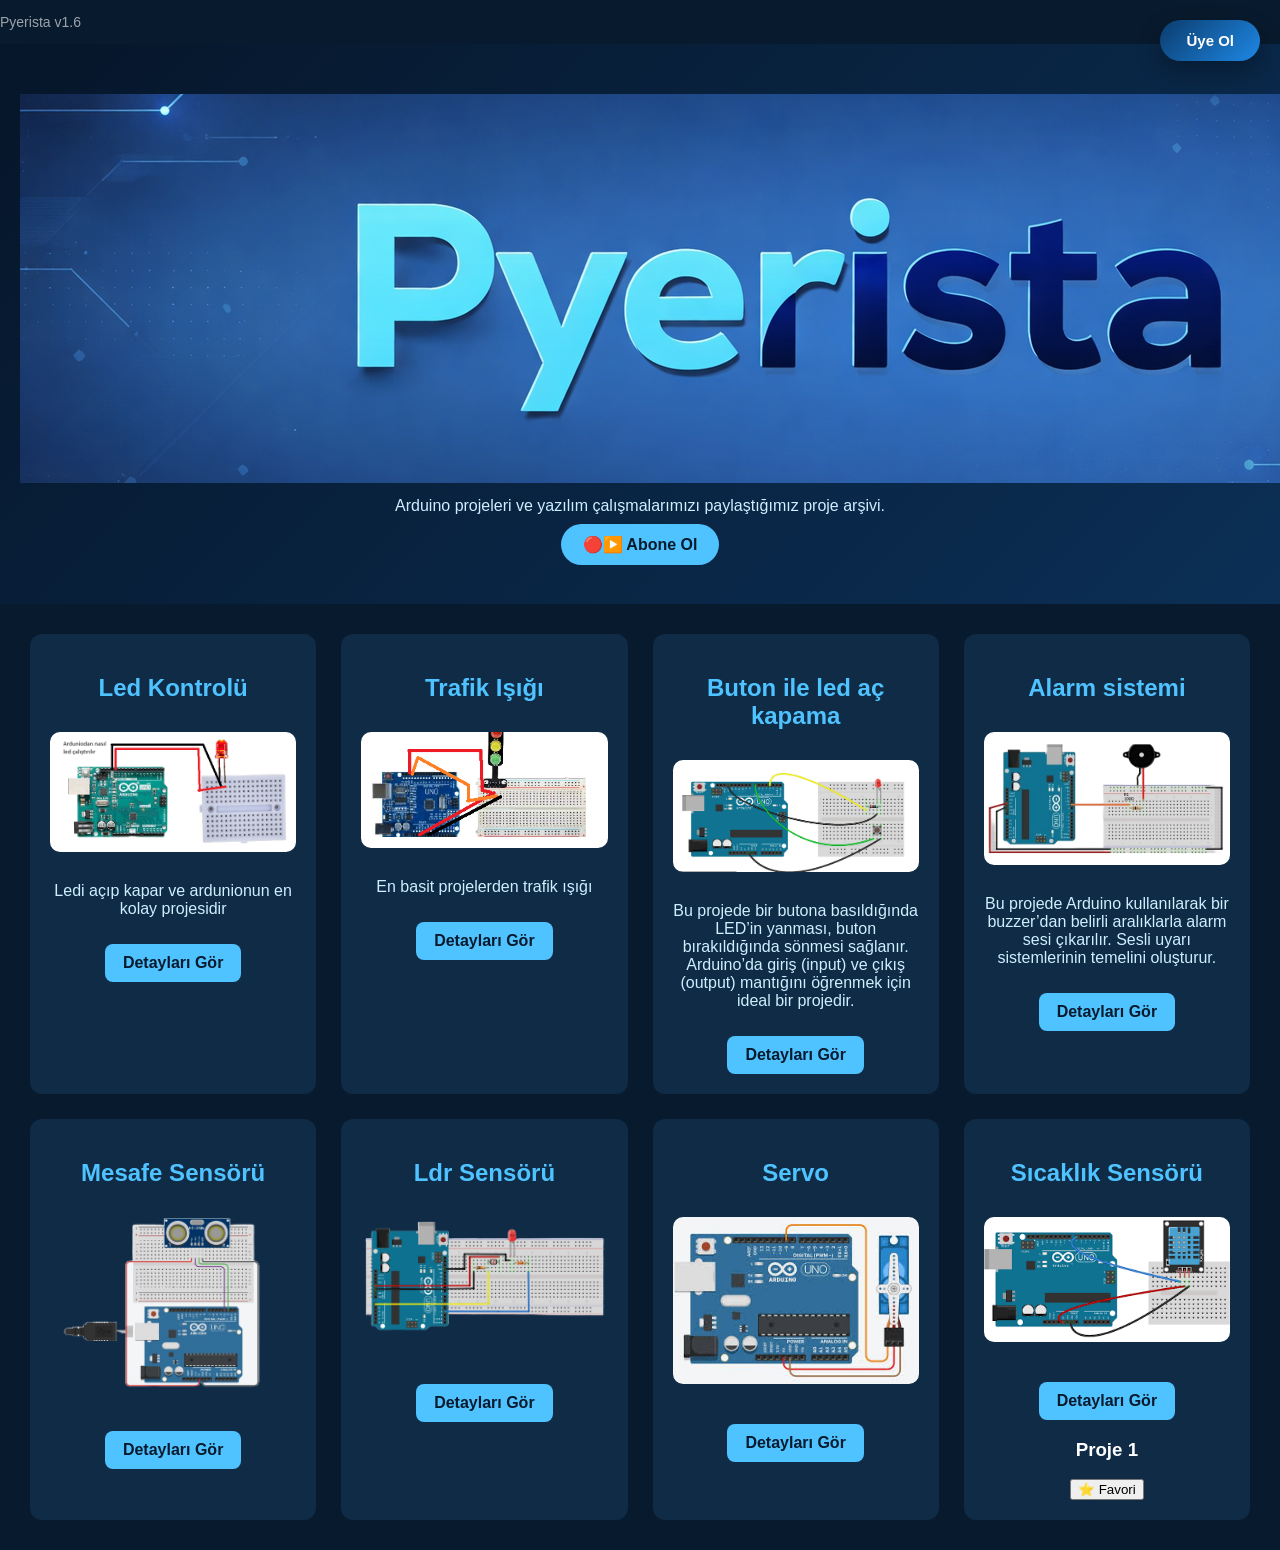
==== index.html @ b64a83bd "Update index.html" ====
<!DOCTYPE html>
<html lang="tr">
<head>
  <meta charset="UTF-8">
  <title>Pyerista</title>
  <link rel="stylesheet" href="style.css">
  <link rel="icon" type="image/png" href="assets/favicon.png">
  <p style="opacity:0.6;font-size:14px;">Pyerista v1.6</p>
  <div id="authArea">
  <a href="uye.html" class="uye-btn" id="uyeBtn">Üye Ol</a>
    <div id="profilAlan" style="display:none; position:fixed; top:20px; right:20px; text-align:center">
  <img
    id="profilResim"
    src="default.png"
    width="45"
    style="border-radius:50%;cursor:pointer"
  >

  <div id="cikisBtn" style="
    display:none;
    margin-top:8px;
    background:#e53935;
    color:white;
    padding:6px 10px;
    border-radius:6px;
    cursor:pointer;
    font-size:13px;
  ">
    Çıkış Yap
  </div>
</div>

</div>

<input type="file" id="photoInput" accept="image/*" style="display:none">


</head>
  <head>
  <meta charset="UTF-8">
  <title>Ana Sayfa</title>

  <style>
    .uye-btn{
      position:fixed;
      top:20px;
      right:20px;
      padding:12px 26px;
      background:linear-gradient(135deg,#0b3c6d,#1e88e5);
      color:white;
      text-decoration:none;
      font-weight:bold;
      font-size:15px;
      border-radius:30px;
      box-shadow:0 10px 25px rgba(0,0,0,.3);
      transition:all .3s ease;
    }

    .uye-btn:hover{
      transform:translateY(-3px) scale(1.05);
      box-shadow:0 15px 35px rgba(0,0,0,.4);
    }

    .uye-btn:active{
      transform:scale(.95);
    }
  </style>
</head>

<body> 

<header class="hero">
  <img src="assets/pyerista.png" alt="Pyerista Logo" class="site-logo">
  <p>
    Arduino projeleri ve yazılım çalışmalarımızı
    paylaştığımız proje arşivi.
  </p>

  <a href="https://www.youtube.com/@Pyerista" target="_blank" class="yt-btn">
    🔴▶️ Abone Ol
  </a>
</header>
  <div class="logo">
</div>


<div class="projects">

  <!-- PROJE 1 -->
  <div class="project-card">
    <h2>Led Kontrolü</h2>
    <img src="assets/ardunioproject1.png">
    <p>Ledi açıp kapar ve ardunionun en kolay projesidir</p>
    <a href="proje1.html" class="detail-link">Detayları Gör</a>
  </div>

  <!-- PROJE 2 -->
  <div class="project-card">
    <h2>Trafik Işığı</h2>
    <img src="assets/ardunioproject2.png">
    <p>En basit projelerden trafik ışığı</p>
    <a href="proje2.html" class="detail-link">Detayları Gör</a>
  </div>

  <!-- PROJE 3 -->
  <div class="project-card">
    <h2>Buton ile led aç kapama</h2>
    <img src="assets/arduniobutton.png">
    <p>Bu projede bir butona basıldığında LED’in yanması, buton bırakıldığında sönmesi sağlanır. Arduino’da giriş (input) ve çıkış (output) mantığını öğrenmek için ideal bir projedir.</p>
    <a href="proje3.html" class="detail-link">Detayları Gör</a>
  </div>

  <!-- PROJE 4 -->
  <div class="project-card">
    <h2>Alarm sistemi</h2>
    <img src="assets/arduniobuzzer.png">
    <p>Bu projede Arduino kullanılarak bir buzzer’dan belirli aralıklarla alarm sesi çıkarılır. Sesli uyarı sistemlerinin temelini oluşturur.</p>
    <a href="proje4.html" class="detail-link">Detayları Gör</a>
  </div>
 <!-- PROJE 5 -->
  <div class="project-card">
    <h2>Mesafe Sensörü</h2>
   <img src="assets/mesafesensor.png"
    <p></p>
    <a href="proje5.html" class="detail-link">Detayları Gör</a>
  </div>
  <!-- PROJE 6 -->
  <div class="project-card">
    <h2>Ldr Sensörü</h2>
    <img src="assets/ldr.png">
    <p></p>
    <a href="proje6.html" class="detail-link">Detayları Gör</a>
  </div> 
  <!-- PROJE 7 -->
<div class="project-card">
    <h2>Servo</h2>
    <img src="assets/servo.png">
    <p></p>
    <a href="proje7.html" class="detail-link">Detayları Gör</a>
  </div> 
  <!-- PROJE 8 -->
  <div class="project-card">
    <h2>Sıcaklık Sensörü</h2>
    <img src="assets/sıcaklık.png">
    <p></p>
    <a href="proje8.html" class="detail-link">Detayları Gör</a>
    <div class="proje">
  <h3>Proje 1</h3>
  <button onclick="favoriEkle('proje1')">⭐ Favori</button>
</div>

  </div> 


</div>

</body>
</html>
---- style.css ----
body{
  margin:0;
  font-family:Arial, sans-serif;
  background:#081a2d;
  color:white;
}

/* ÜST ALAN */
.hero{
  text-align:center;
  padding:50px 20px;
  background:linear-gradient(135deg,#06162a,#0b2f55);
}

.hero h1{
  font-size:48px;
  background:linear-gradient(90deg,#4fc3ff,#1e90ff);
  -webkit-background-clip:text;
  -webkit-text-fill-color:transparent;
}

.hero p{
  max-width:600px;
  margin:10px auto 20px;
  color:#cfefff;
}

/* YOUTUBE */
.yt-btn{
  background:#4fc3ff;
  color:#081a2d;
  padding:12px 22px;
  border-radius:25px;
  text-decoration:none;
  font-weight:bold;
}

/* PROJELER */
.projects{
  display:grid;
  grid-template-columns:repeat(4,1fr);
  gap:25px;
  padding:30px;
}

.project-card{
  background:#0f2b46;
  padding:20px;
  border-radius:12px;
  text-align:center;
}

.project-card img{
  width:100%;
  border-radius:10px;
  margin:10px 0;
}

.project-card h2{
  color:#4fc3ff;
}

.project-card p{
  color:#cfefff;
}

/* DETAY BUTONU */
.detail-link{
  display:inline-block;
  margin-top:10px;
  background:#4fc3ff;
  color:#081a2d;
  padding:10px 18px;
  border-radius:8px;
  text-decoration:none;
  font-weight:bold;
}

/* RESPONSIVE */
@media(max-width:1000px){
  .projects{
    grid-template-columns:repeat(2,1fr);
  }
}

@media(max-width:600px){
  .projects{
    grid-template-columns:1fr;
  .site-logo{
  height:70px;   /* istersen 60–80 arası oynayabilirsin */
  width:auto;
  display:block;
.uye-btn{
  position: fixed;
  top: 20px;
  right: 20px;
  background: linear-gradient(135deg, #0b3c6d, #1464a5);
  color: white;
  padding: 10px 18px;
  border-radius: 10px;
  text-decoration: none;
  font-weight: bold;
  box-shadow: 0 4px 12px rgba(0,0,0,0.2);
  transition: 0.3s;
}

.uye-btn:hover{
  transform: scale(1.05);
  box-shadow: 0 6px 18px rgba(0,0,0,0.3);

  <head>
  .profile-img{
  width:50px;
  height:50px;
  border-radius:50%;
  object-fit:cover;
  cursor:pointer;
  box-shadow:0 5px 15px rgba(0,0,0,.3);
}

  <style>
    /* varsa diğer stiller */

    .uye-btn{
      position:fixed;
      top:20px;
      right:20px;
      padding:12px 26px;
      background:linear-gradient(135deg,#0b3c6d,#1e88e5);
      color:white;
      text-decoration:none;
      font-weight:bold;
      font-size:15px;
      border-radius:30px;
      box-shadow:0 10px 25px rgba(0,0,0,.3);
      transition:all .3s ease;
    }

    .uye-btn:hover{
      transform:translateY(-3px) scale(1.05);
      box-shadow:0 15px 35px rgba(0,0,0,.4);
    }

    .uye-btn:active{
      transform:scale(.95);
    }
  </style>
</head>

}
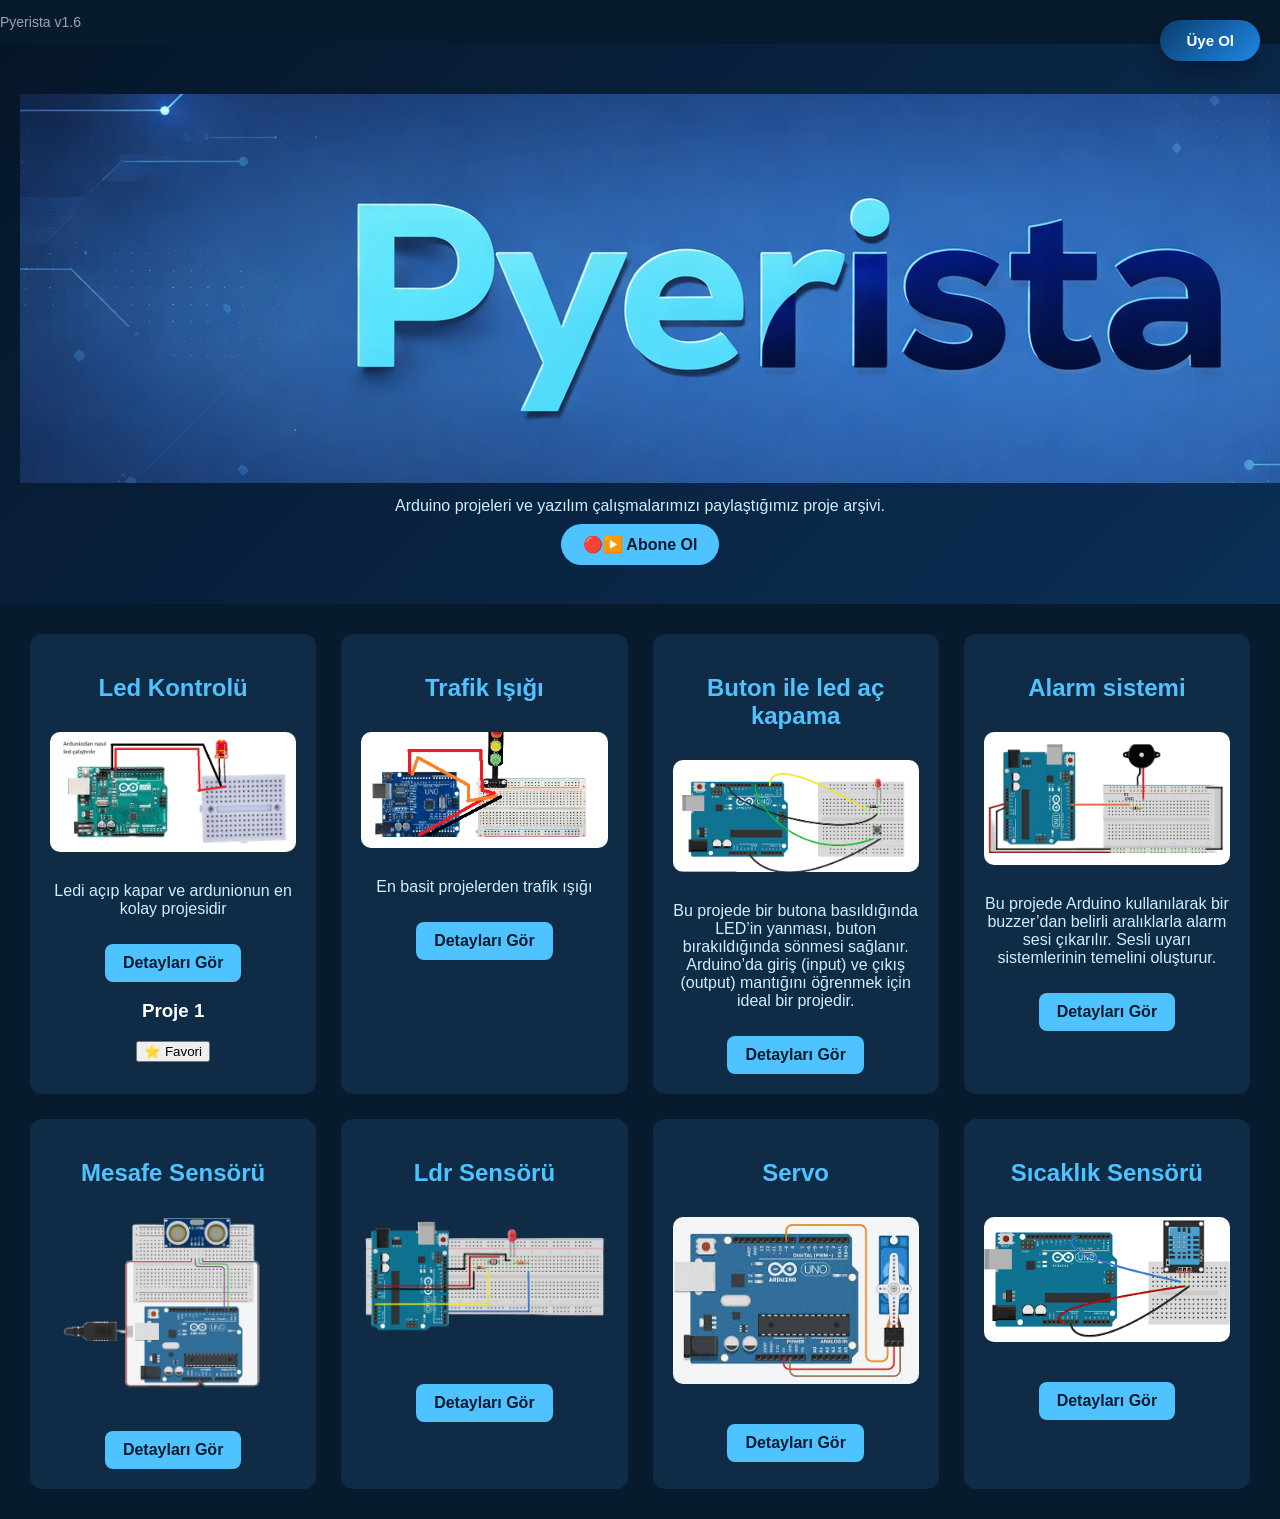
==== commit cd4daf0f: "Update index.html" ====
--- a/index.html
+++ b/index.html
@@ -92,6 +92,11 @@
     <img src="assets/ardunioproject1.png">
     <p>Ledi açıp kapar ve ardunionun en kolay projesidir</p>
     <a href="proje1.html" class="detail-link">Detayları Gör</a>
+    <div class="proje">
+  <h3>Proje 1</h3>
+  <button onclick="favoriEkle('proje1')">⭐ Favori</button>
+</div>
+
   </div>
 
   <!-- PROJE 2 -->
@@ -144,10 +149,6 @@
     <img src="assets/sıcaklık.png">
     <p></p>
     <a href="proje8.html" class="detail-link">Detayları Gör</a>
-    <div class="proje">
-  <h3>Proje 1</h3>
-  <button onclick="favoriEkle('proje1')">⭐ Favori</button>
-</div>
 
   </div> 
 
@@ -182,3 +183,4 @@
 
 
 
+
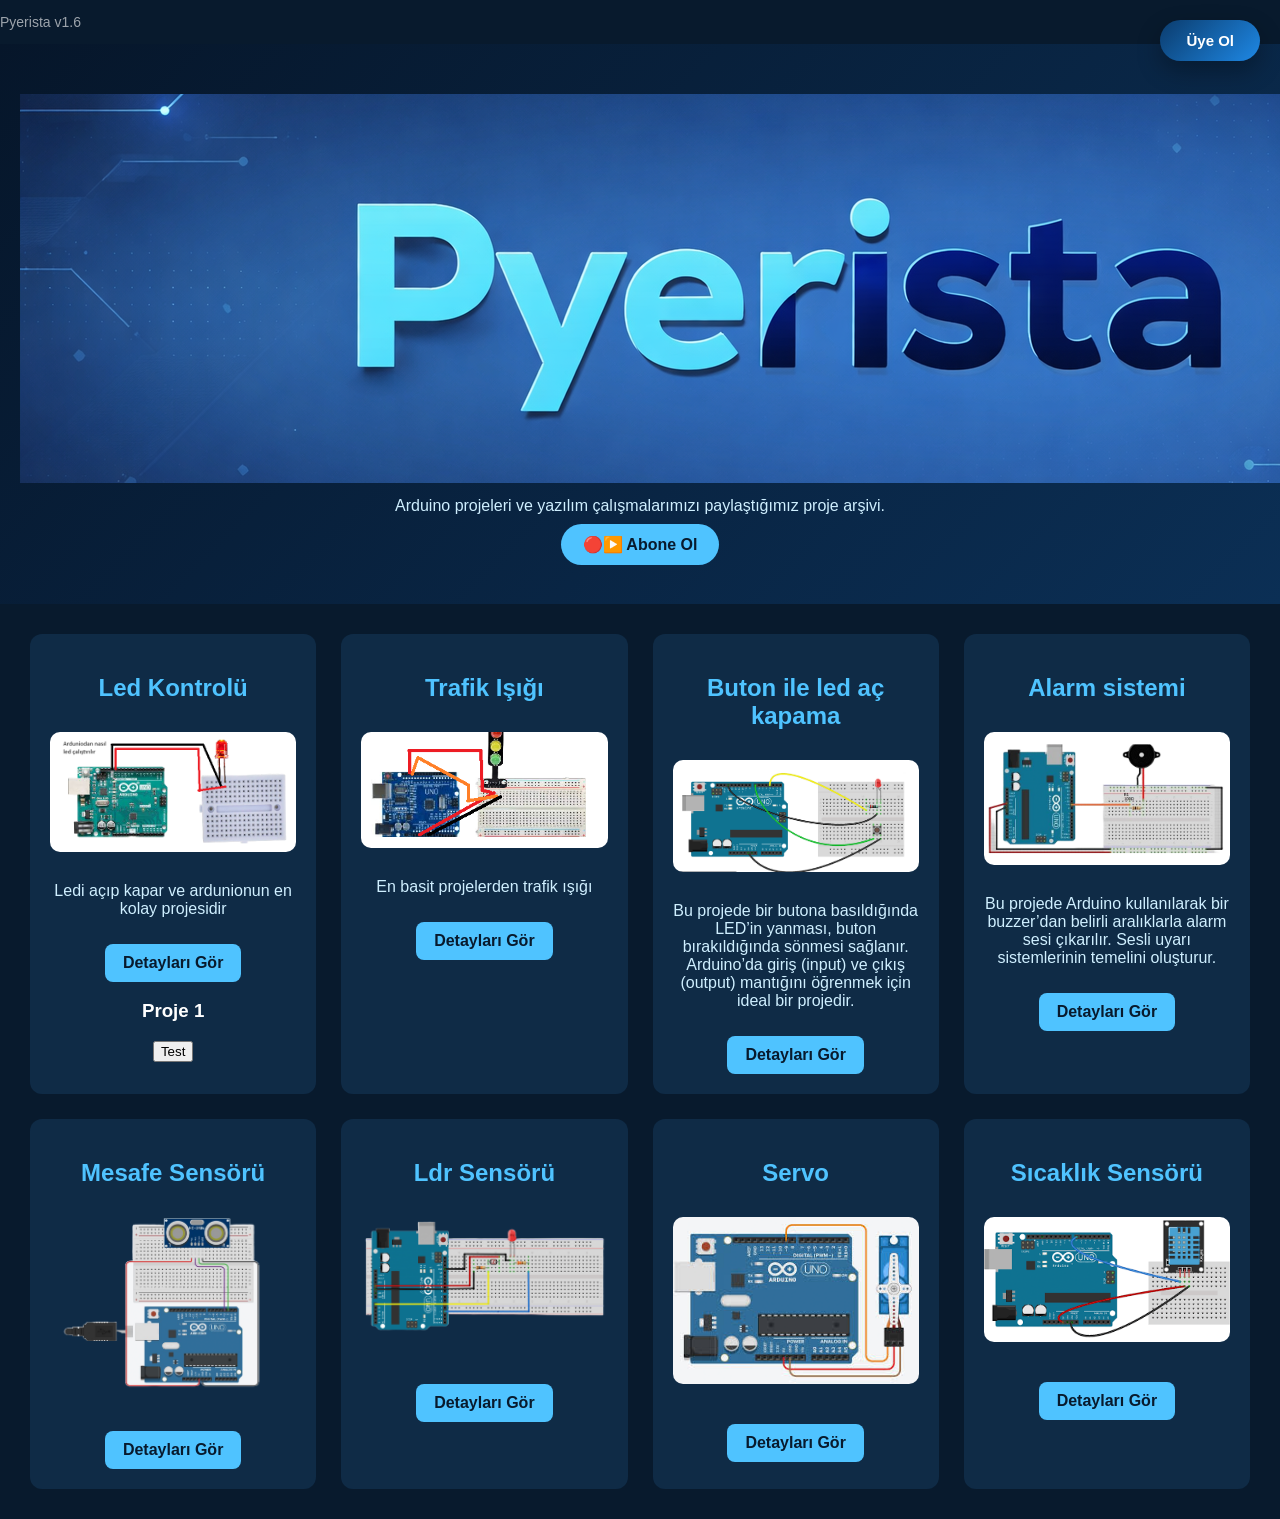
==== commit b9c09ec8: "Update index.html" ====
--- a/index.html
+++ b/index.html
@@ -94,7 +94,8 @@
     <a href="proje1.html" class="detail-link">Detayları Gör</a>
     <div class="proje">
   <h3>Proje 1</h3>
-  <button onclick="favoriEkle('proje1')">⭐ Favori</button>
+      <button onclick="favoriEkle('deneme')">Test</button>
+
 </div>
 
   </div>
@@ -184,3 +185,4 @@
 
 
 
+
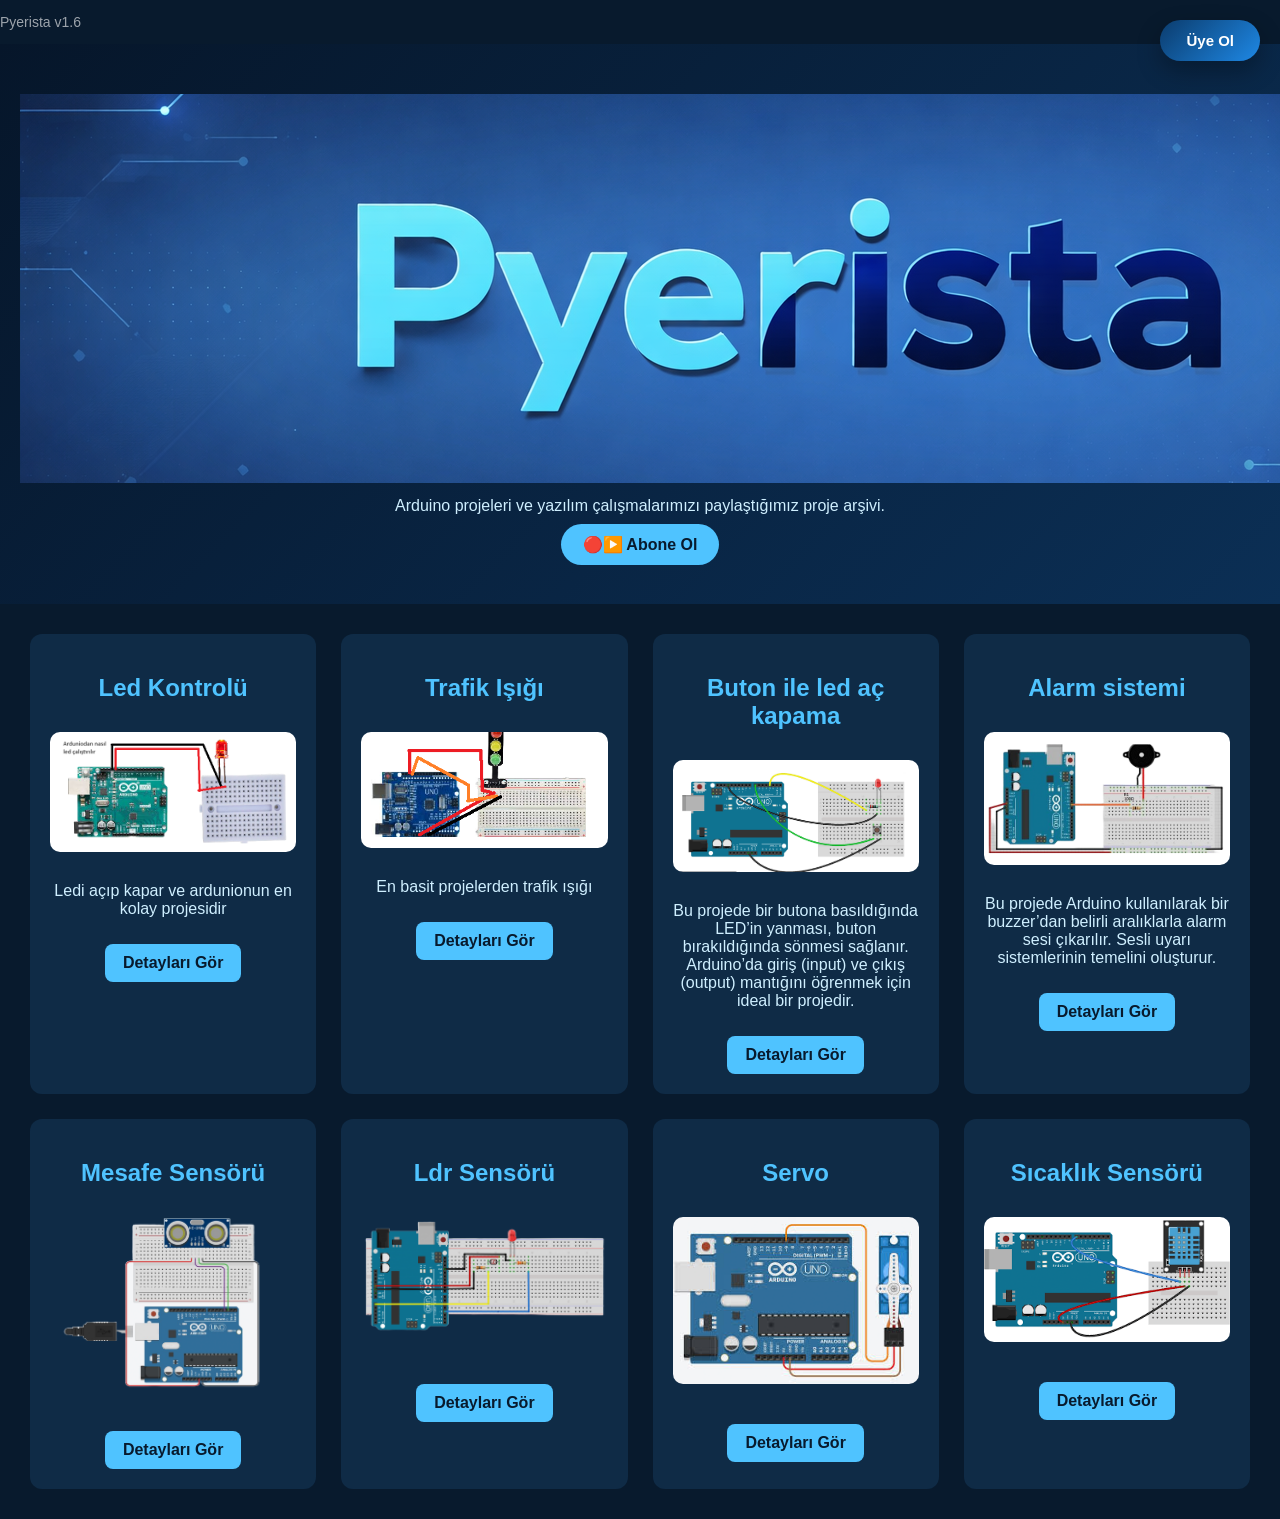
==== commit c72a4312: "Update index.html" ====
--- a/index.html
+++ b/index.html
@@ -93,9 +93,6 @@
     <p>Ledi açıp kapar ve ardunionun en kolay projesidir</p>
     <a href="proje1.html" class="detail-link">Detayları Gör</a>
     <div class="proje">
-  <h3>Proje 1</h3>
-      <button onclick="favoriEkle('deneme')">Test</button>
-
 </div>
 
   </div>
@@ -155,7 +152,7 @@
 
 
 </div>
-
+<script type="module" src="script.js"></script>
 </body>
 </html>
 
@@ -186,3 +183,5 @@
 
 
 
+
+
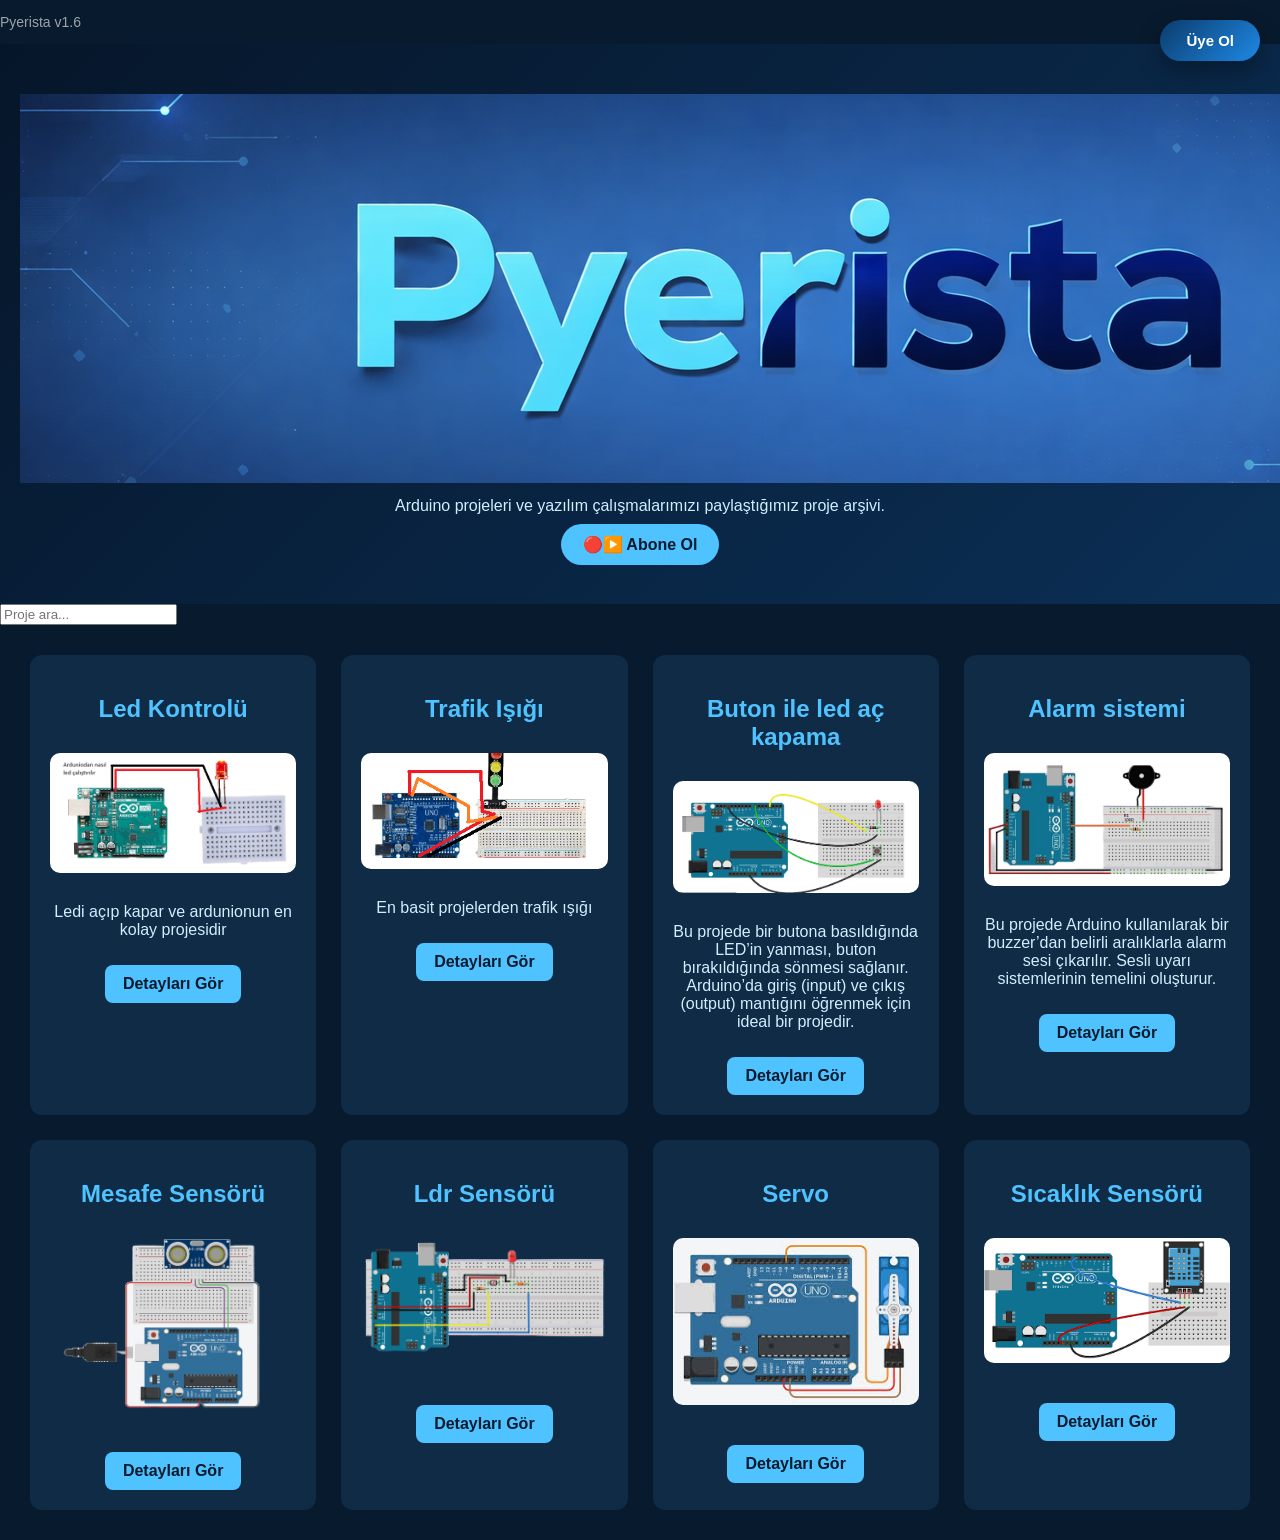
==== commit ddaedc3a: "Update index.html" ====
--- a/index.html
+++ b/index.html
@@ -82,6 +82,14 @@
 </header>
   <div class="logo">
 </div>
+  <!-- ARAMA KUTUSU -->
+<input
+  type="text"
+  id="projeAra"
+  placeholder="Proje ara..."
+  onkeyup="projeleriFiltrele()"
+/>
+
 
 
 <div class="projects">
@@ -185,3 +193,4 @@
 
 
 
+
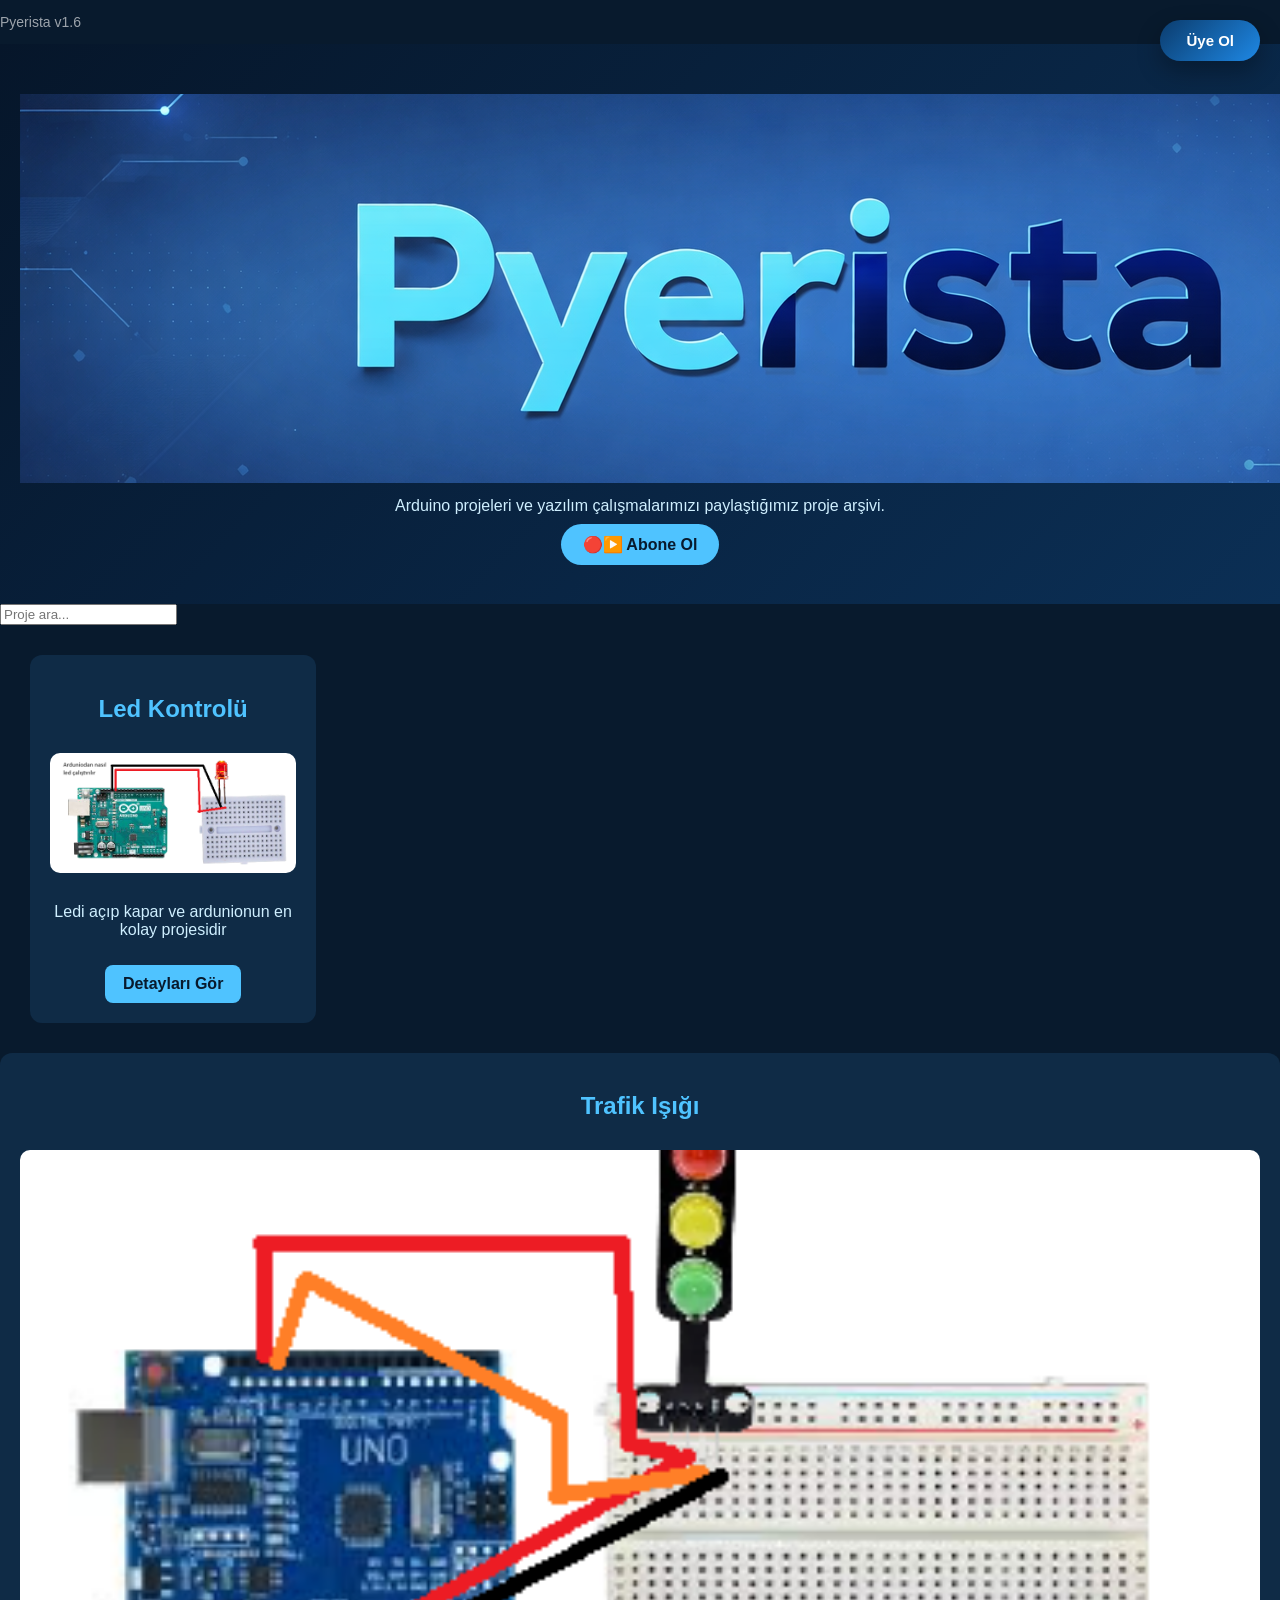
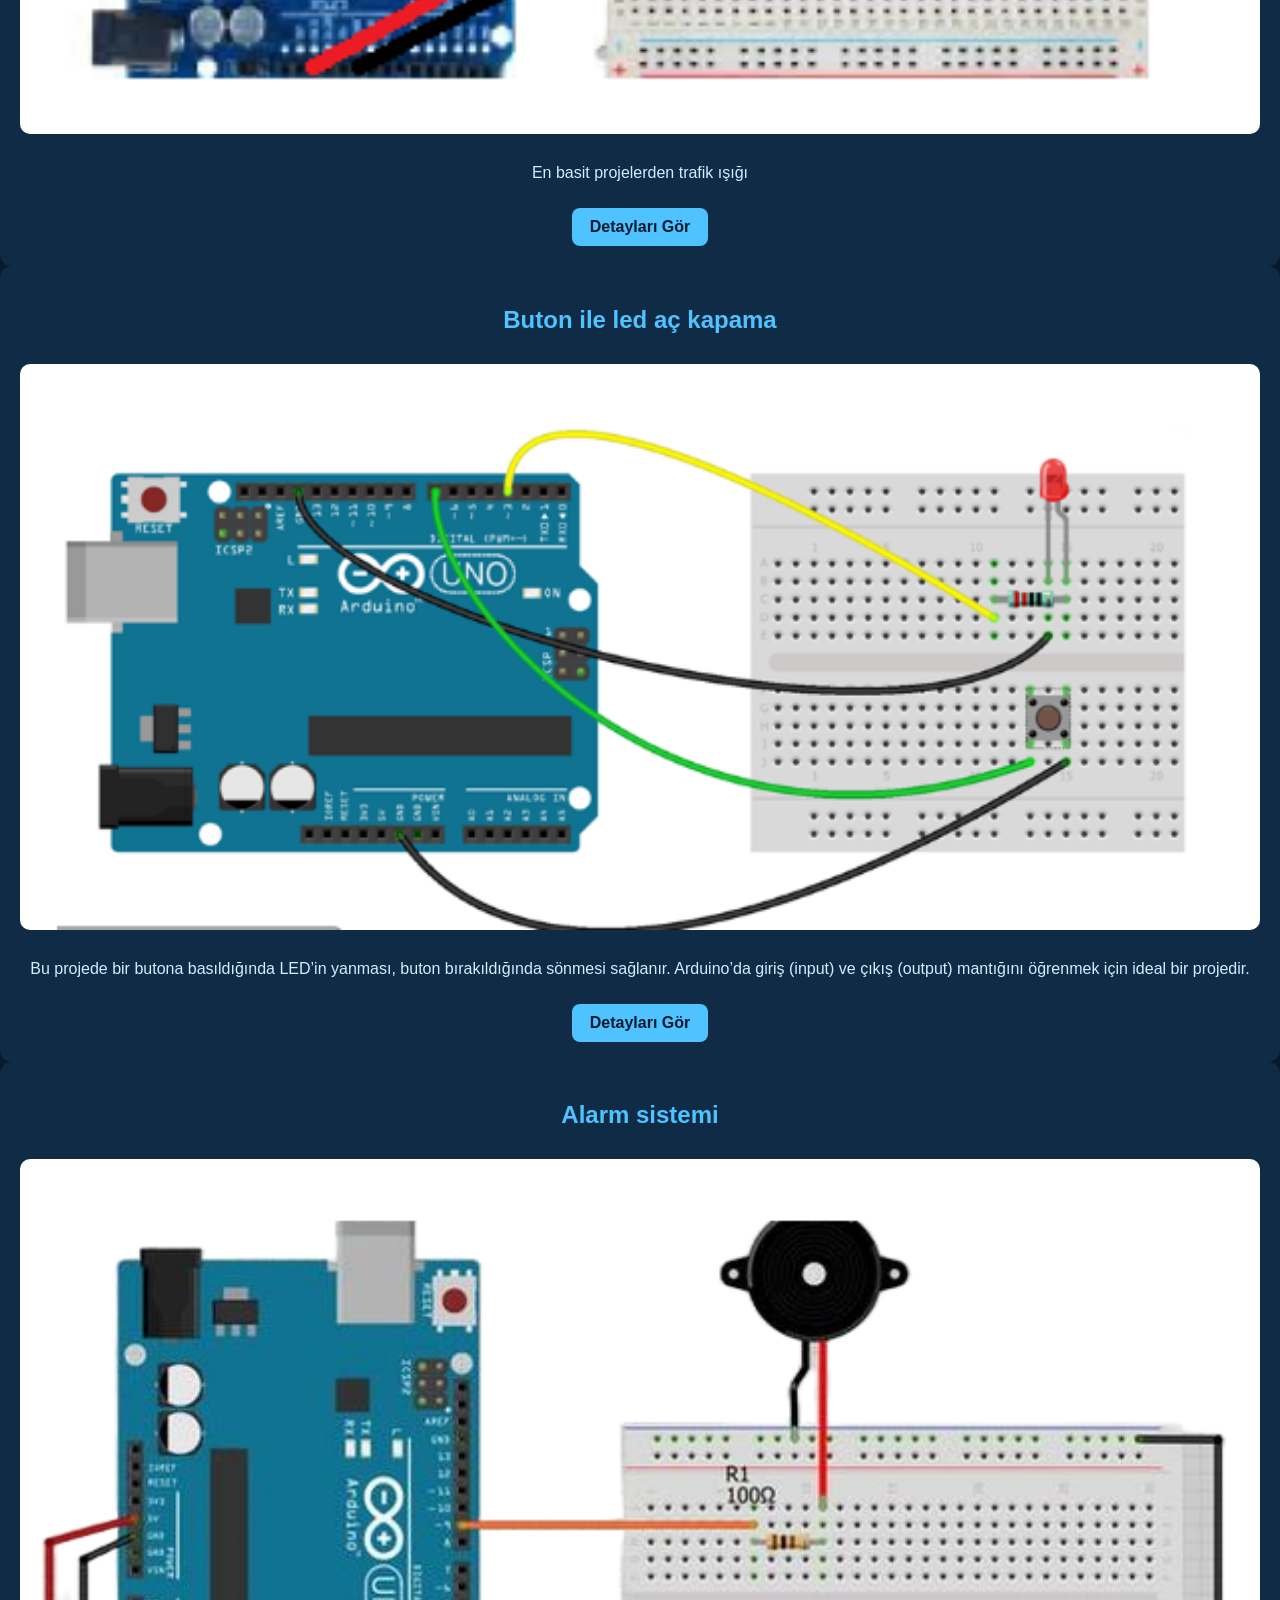
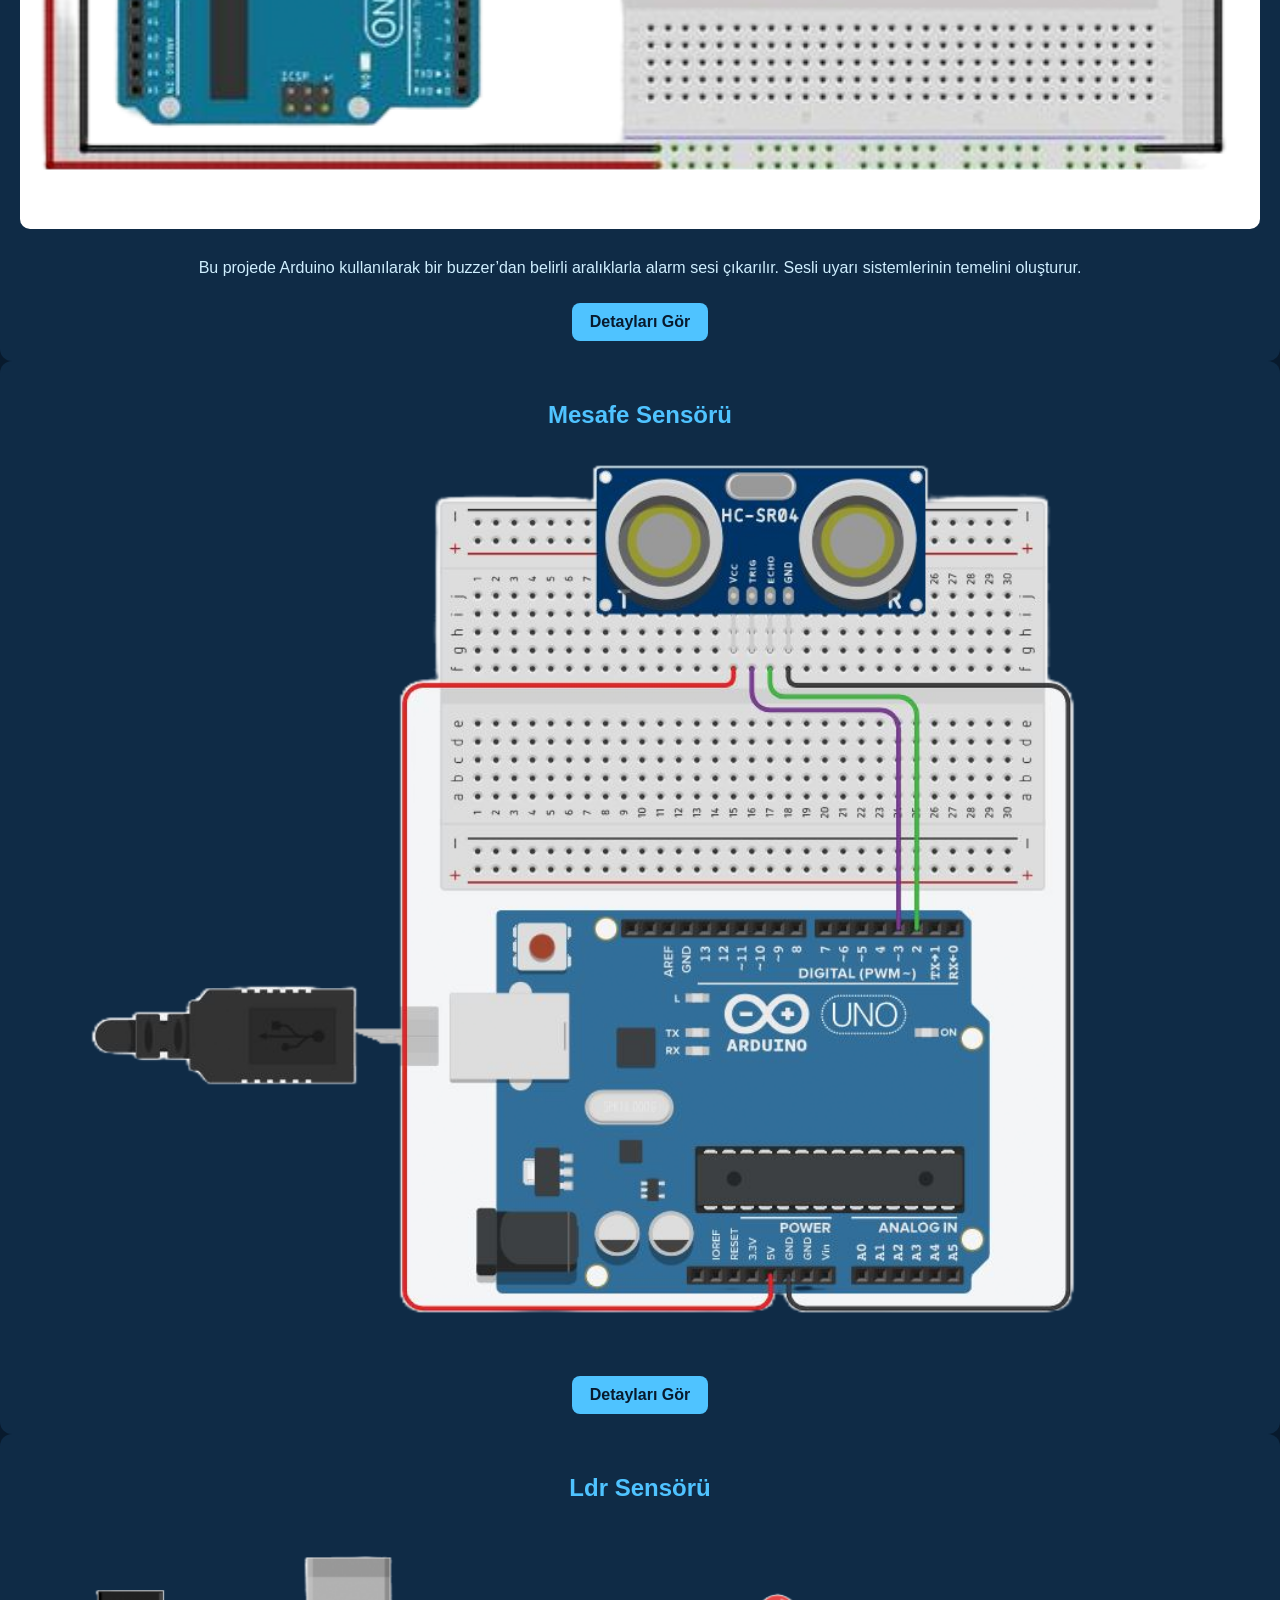
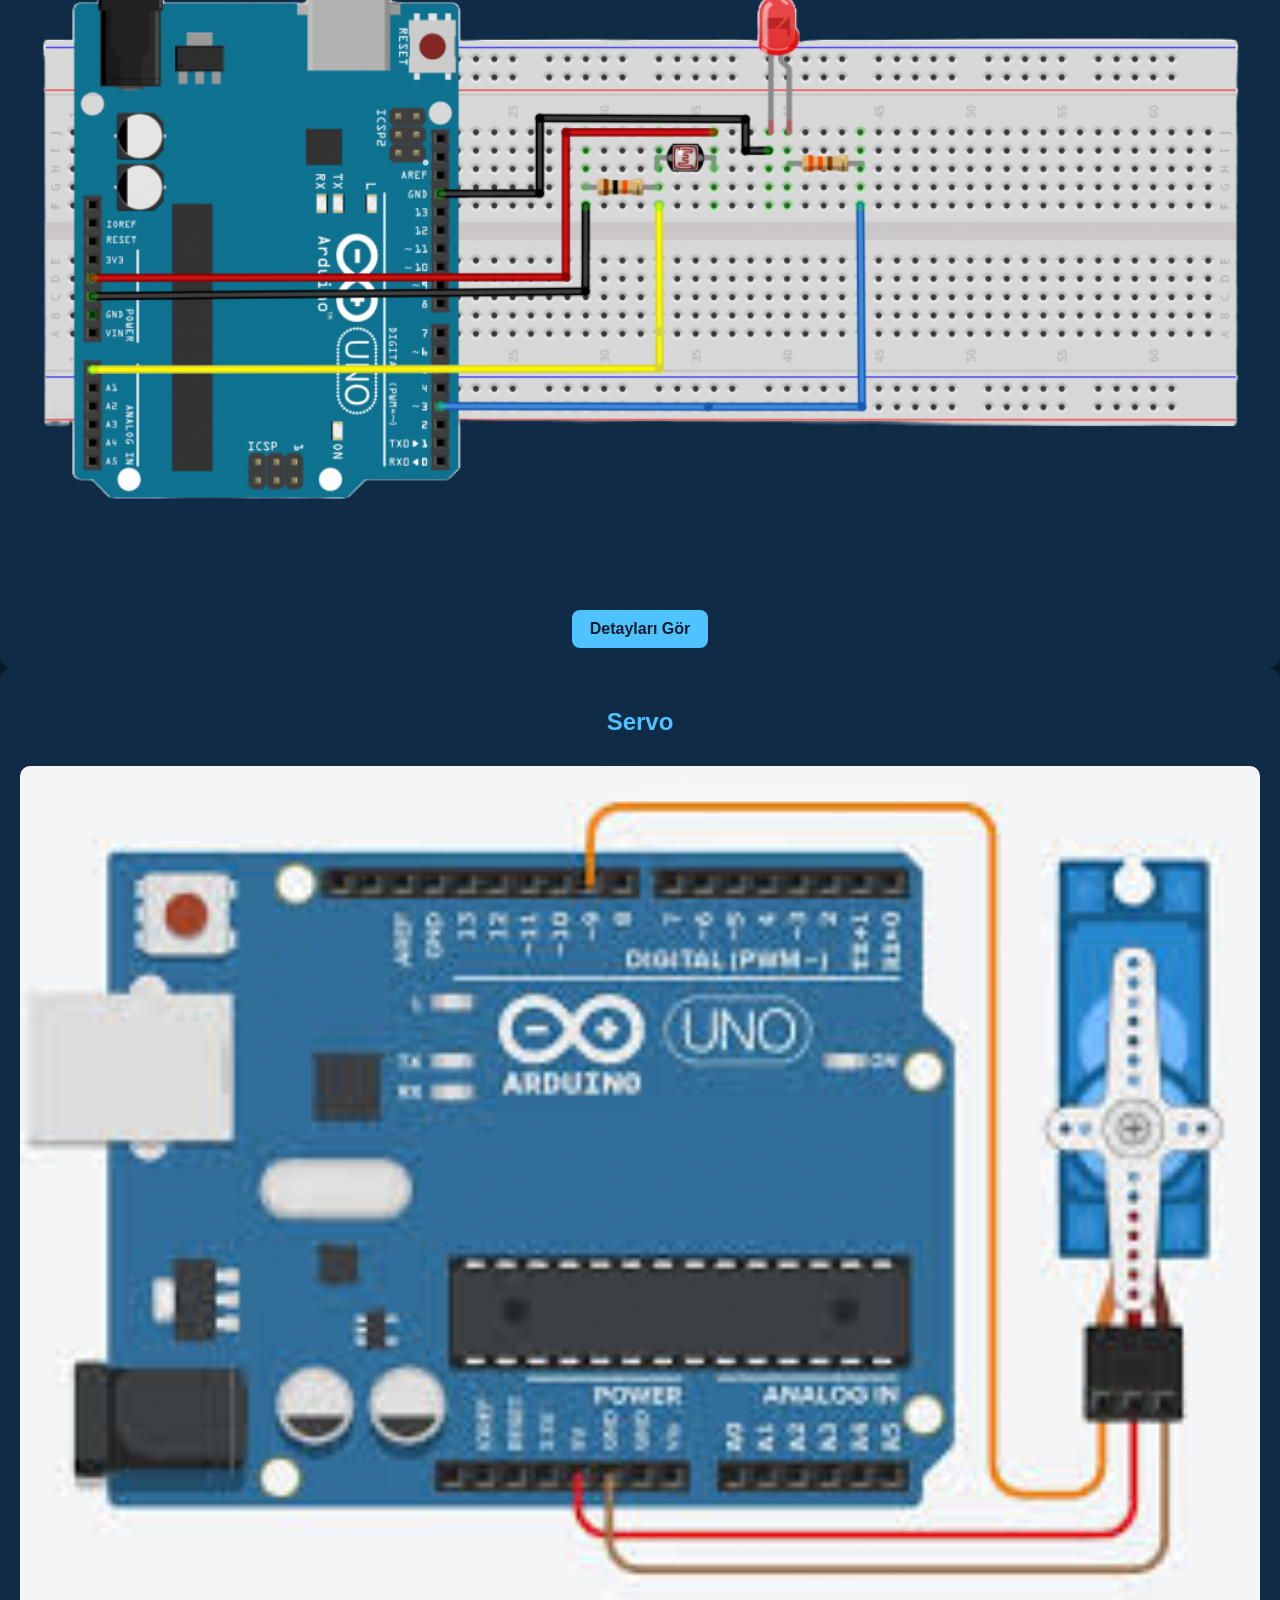
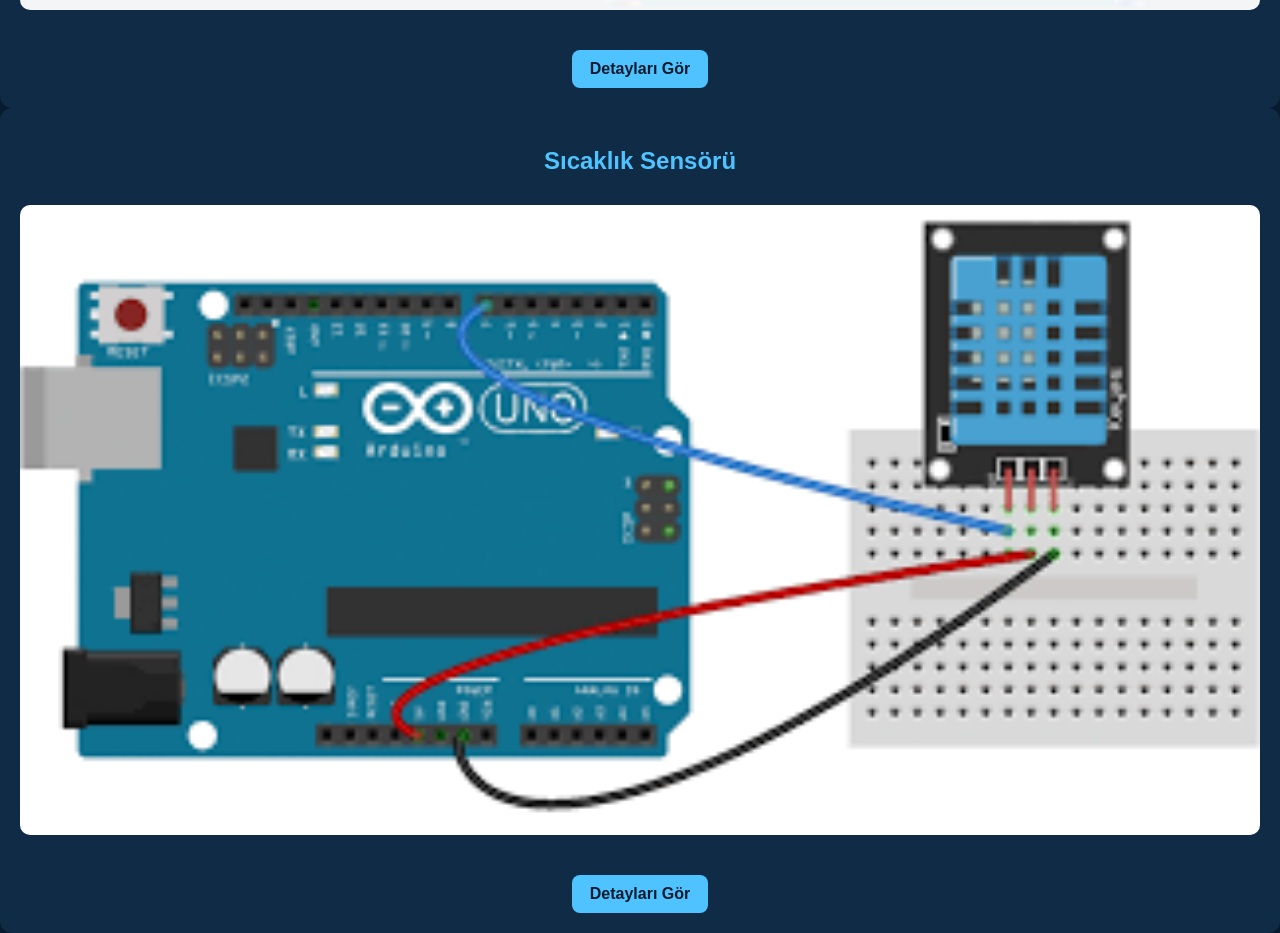
==== commit bd9ea99d: "Update index.html" ====
--- a/index.html
+++ b/index.html
@@ -100,7 +100,6 @@
     <img src="assets/ardunioproject1.png">
     <p>Ledi açıp kapar ve ardunionun en kolay projesidir</p>
     <a href="proje1.html" class="detail-link">Detayları Gör</a>
-    <div class="proje">
 </div>
 
   </div>
@@ -194,3 +193,4 @@
 
 
 
+
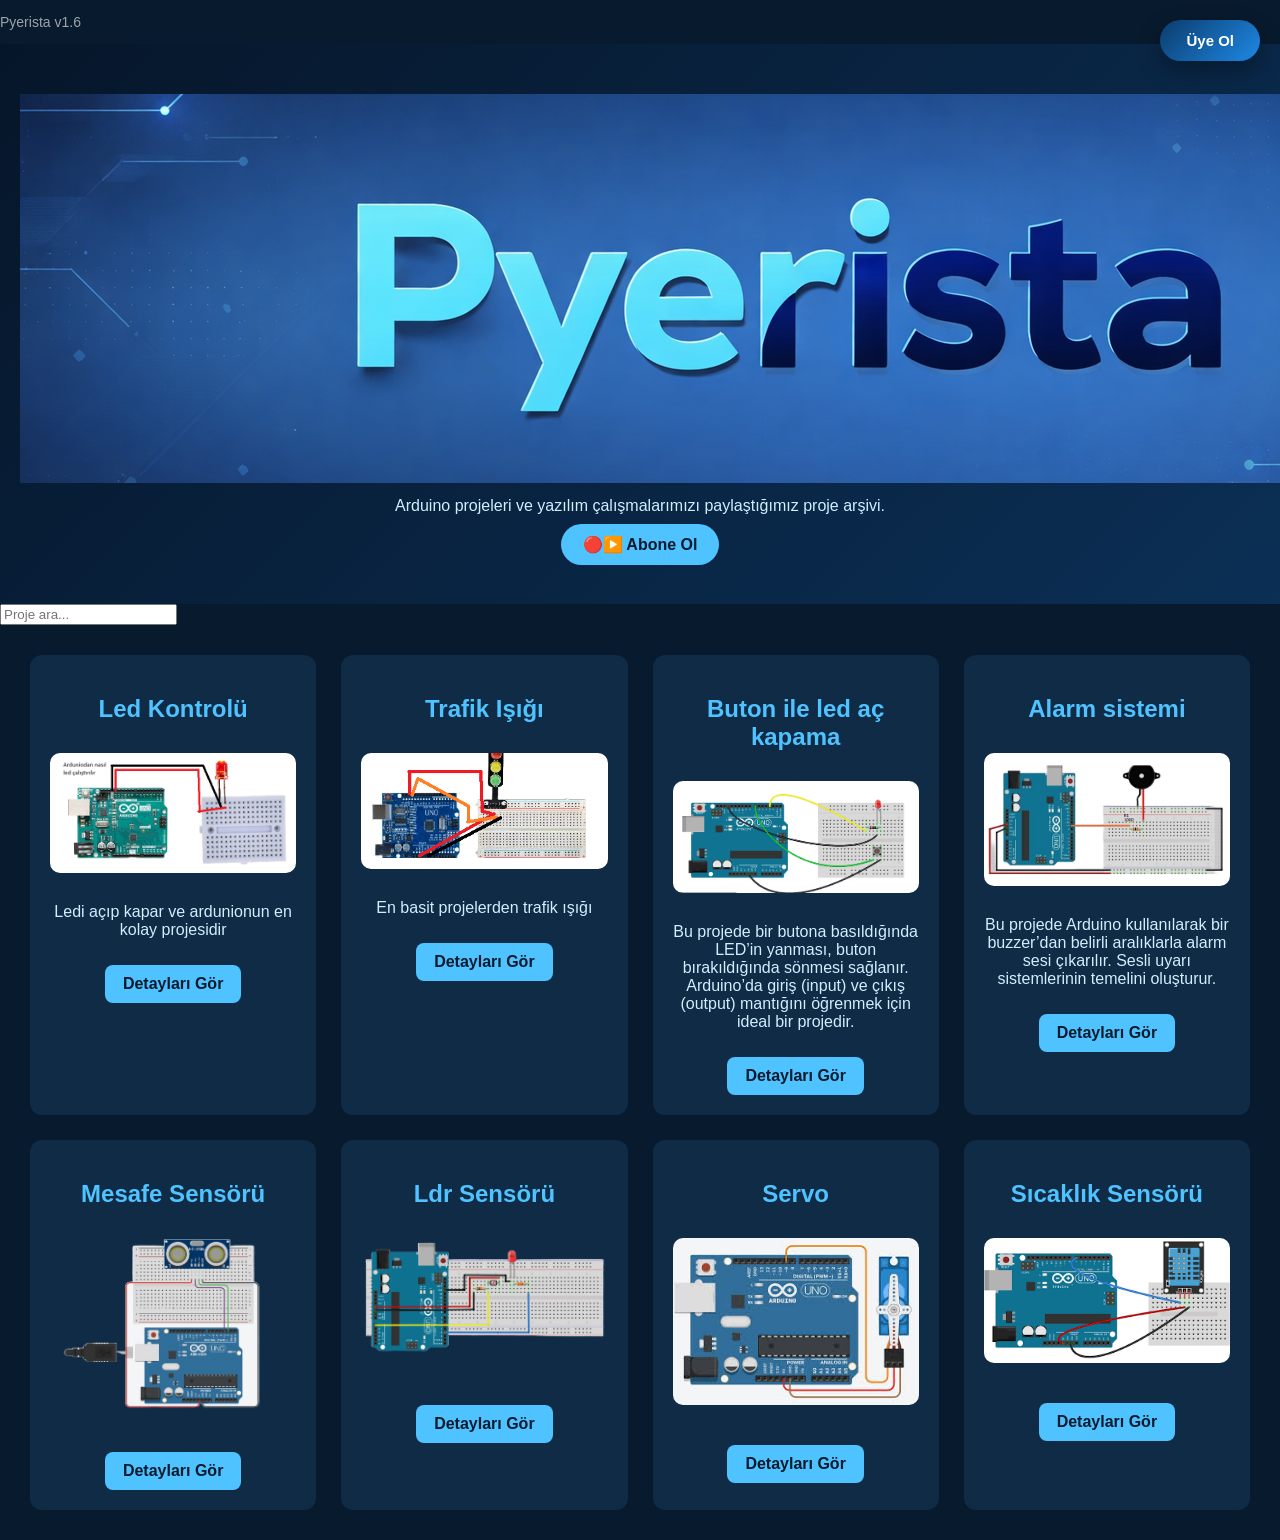
==== commit bdfdb51b: "Update index.html" ====
--- a/index.html
+++ b/index.html
@@ -100,6 +100,7 @@
     <img src="assets/ardunioproject1.png">
     <p>Ledi açıp kapar ve ardunionun en kolay projesidir</p>
     <a href="proje1.html" class="detail-link">Detayları Gör</a>
+    <div class="proje">
 </div>
 
   </div>
@@ -194,3 +195,4 @@
 
 
 
+
